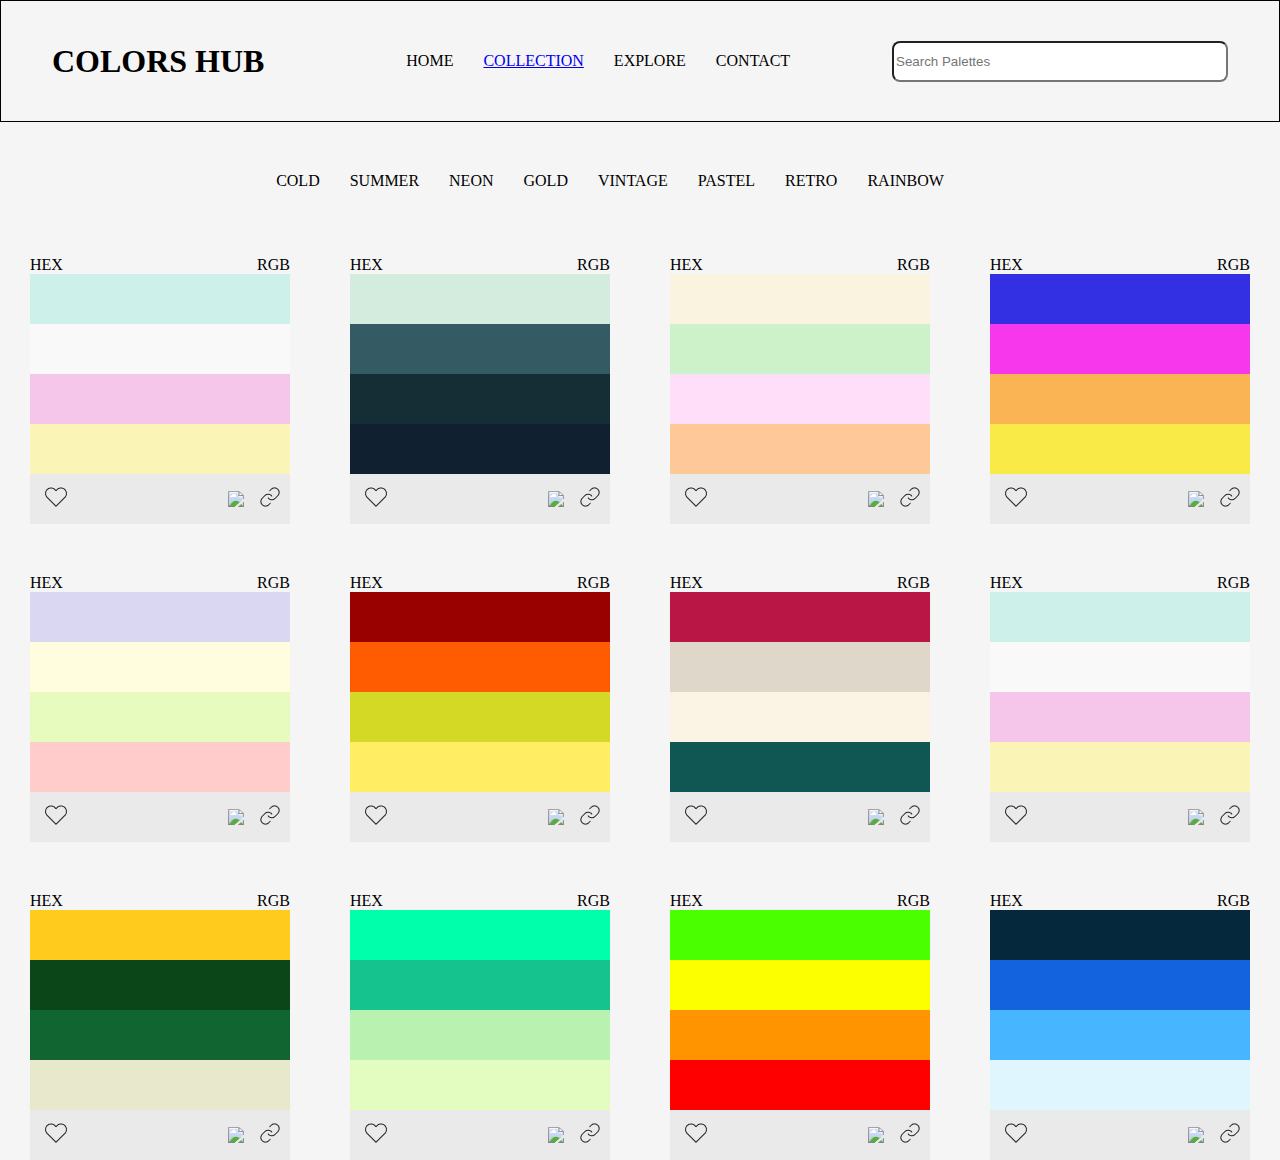
==== index.html @ 2c66162b "Initial commit" ====
<!DOCTYPE html>
<html lang="en">
<head>
    <meta charset="UTF-8">
    <meta http-equiv="X-UA-Compatible" content="IE=edge">
    <meta name="viewport" content="width=device-width, initial-scale=1.0">
    <title>Colors</title>
    <link rel="stylesheet" href="style/index.css">
</head>
<body>

    <!--Header-->

    <div class="header">
        <div>
            <h1>Colors Hub</h1>
        </div>
        <div class="home">
            <ul>
                <li>Home</li>
                <li><a href="html/page2.html">Collection</a></li>
                <li>explore</li>
                <li>contact</li>
            </ul>
        </div>
        <div>
            <input type="search" placeholder="Search Palettes">
        </div>
    </div>


    <div class="links">
        <ul>
            <li>Cold</li>
            <li>Summer</li>
            <li>Neon</li>
            <li>Gold</li>
            <li>Vintage</li>
            <li>Pastel</li>
            <li>Retro</li>
            <li>Rainbow</li>
        </ul>
    </div>

<!--Header End-->


<!--Body-->



<div class="mtavari">
  <div>
    <div class="codes">
        <span>Hex</span>
        <span>rgb</span>
    </div>



<div class="colors">
    <div style="background-color: #CDF0EA;"><div class="hover"><label>#456345</label><label>52,99,91</label></div></div>
    <div style="background-color: #F9F9F9;"><div class="hover"><label>#456345</label><label>52,99,91</label></div></div>
    <div style="background-color: #F6C6EA;"><div class="hover"><label>#456345</label><label>52,99,91</label></div></div>
    <div style="background-color: #FAF4B7;"><div class="hover"><label>#456345</label><label>52,99,91</label></div></div>

    <div class="icons">
        <div>
        <img style="margin-left:15px" src="image/Vector (7).png">
        </div>
        <div class="icons2">
            <img style="margin-right: 12px;" src="image/download.png">
            <img style="margin-right: 10px;" src="image/Link.png">
        </div>
    </div>

    </div>
 </div>

 <div>
    <div class="codes">
        <span>Hex</span>
        <span>rgb</span>
    </div>



<div class="colors">
    <div style="background-color: #D4ECDD;"><div class="hover"><label>#456345</label><label>52,99,91</label></div></div>
    <div style="background-color: #345B63;"><div class="hover"><label>#456345</label><label>52,99,91</label></div></div>
    <div style="background-color: #152D35;"><div class="hover"><label>#456345</label><label>52,99,91</label></div></div>
    <div style="background-color: #112031;"><div class="hover"><label>#456345</label><label>52,99,91</label></div></div>

    <div class="icons">
        <div>
        <img style="margin-left:15px" src="image/Vector (7).png">
        </div>
        <div class="icons2">
            <img style="margin-right: 12px;" src="image/download.png">
            <img style="margin-right: 10px;" src="image/Link.png">
        </div>
    </div>

    </div>
 </div>


 <div>
    <div class="codes">
        <span>Hex</span>
        <span>rgb</span>
    </div>



<div class="colors">
    <div style="background-color: #F9F3DF;"><div class="hover"><label>#456345</label><label>52,99,91</label></div></div>
    <div style="background-color: #CDF2CA;"><div class="hover"><label>#456345</label><label>52,99,91</label></div></div>
    <div style="background-color: #FFDEFA;"><div class="hover"><label>#456345</label><label>52,99,91</label></div></div>
    <div style="background-color: #FFC898;"><div class="hover"><label>#456345</label><label>52,99,91</label></div></div>

    <div class="icons">
        <div>
        <img style="margin-left:15px" src="image/Vector (7).png">
        </div>
        <div class="icons2">
            <img style="margin-right: 12px;" src="image/download.png">
            <img style="margin-right: 10px;" src="image/Link.png">
        </div>
    </div>

    </div>
 </div>



 <div>
    <div class="codes">
        <span>Hex</span>
        <span>rgb</span>
    </div>



<div class="colors">
    <div style="background-color: #3330E4;"><div class="hover"><label>#456345</label><label>52,99,91</label></div></div>
    <div style="background-color: #F637EC;"><div class="hover"><label>#456345</label><label>52,99,91</label></div></div>
    <div style="background-color: #FBB454;"><div class="hover"><label>#456345</label><label>52,99,91</label></div></div>
    <div style="background-color: #FAEA48;"><div class="hover"><label>#456345</label><label>52,99,91</label></div></div>
       <div class="icons">
            <div>
            <img style="margin-left:15px" src="image/Vector (7).png">
            </div>
            <div class="icons2">
                <img style="margin-right: 12px;" src="image/download.png">
                <img style="margin-right: 10px;" src="image/Link.png">
            </div>
        </div>
        
    </div>
    </div>
 </div>



</div>



<!--Body2-->

<div class="mtavari">
    <div>
      <div class="codes">
          <span>Hex</span>
          <span>rgb</span>
      </div>
  
  
  
  <div class="colors">
      <div style="background-color: #D9D7F1;"><div class="hover"><label>#456345</label><label>52,99,91</label></div></div>
      <div style="background-color: #FFFDDE;"><div class="hover"><label>#456345</label><label>52,99,91</label></div></div>
      <div style="background-color: #E7FBBE;"><div class="hover"><label>#456345</label><label>52,99,91</label></div></div>
      <div style="background-color: #FFCBCB;"><div class="hover"><label>#456345</label><label>52,99,91</label></div></div>
  
      <div class="icons">
          <div>
          <img style="margin-left:15px" src="image/Vector (7).png">
          </div>
          <div class="icons2">
              <img style="margin-right: 12px;" src="image/download.png">
              <img style="margin-right: 10px;" src="image/Link.png">
          </div>
      </div>
  
      </div>
   </div>
  
   <div>
      <div class="codes">
          <span>Hex</span>
          <span>rgb</span>
      </div>
  
  
  
  <div class="colors">
      <div style="background-color: #990000;"><div class="hover"><label>#456345</label><label>52,99,91</label></div></div>
      <div style="background-color: #FF5B00;"><div class="hover"><label>#456345</label><label>52,99,91</label></div></div>
      <div style="background-color: #D4D925;"><div class="hover"><label>#456345</label><label>52,99,91</label></div></div>
      <div style="background-color: #FFEE63;"><div class="hover"><label>#456345</label><label>52,99,91</label></div></div>
  
      <div class="icons">
          <div>
          <img style="margin-left:15px" src="image/Vector (7).png">
          </div>
          <div class="icons2">
              <img style="margin-right: 12px;" src="image/download.png">
              <img style="margin-right: 10px;" src="image/Link.png">
          </div>
      </div>
  
      </div>
   </div>
  
  
   <div>
      <div class="codes">
          <span>Hex</span>
          <span>rgb</span>
      </div>
  
  
  
  <div class="colors">
      <div style="background-color: #B91646;"><div class="hover"><label>#456345</label><label>52,99,91</label></div></div>
      <div style="background-color: #DFD8CA;"><div class="hover"><label>#456345</label><label>52,99,91</label></div></div>
      <div style="background-color: #FBF3E4;"><div class="hover"><label>#456345</label><label>52,99,91</label></div></div>
      <div style="background-color: #105652;"><div class="hover"><label>#456345</label><label>52,99,91</label></div></div>
  
      <div class="icons">
          <div>
          <img style="margin-left:15px" src="image/Vector (7).png">
          </div>
          <div class="icons2">
              <img style="margin-right: 12px;" src="image/download.png">
              <img style="margin-right: 10px;" src="image/Link.png">
          </div>
      </div>
  
      </div>
   </div>
  
  
  
   <div>
      <div class="codes">
          <span>Hex</span>
          <span>rgb</span>
      </div>
  
  
  
  <div class="colors">
      <div style="background-color: #CDF0EA;"><div class="hover"><label>#456345</label><label>52,99,91</label></div></div>
      <div style="background-color: #F9F9F9;"><div class="hover"><label>#456345</label><label>52,99,91</label></div></div>
      <div style="background-color: #F6C6EA;"><div class="hover"><label>#456345</label><label>52,99,91</label></div></div>
      <div style="background-color: #FAF4B7;"><div class="hover"><label>#456345</label><label>52,99,91</label></div></div>
         <div class="icons">
              <div>
              <img style="margin-left:15px" src="image/Vector (7).png">
              </div>
              <div class="icons2">
                  <img style="margin-right: 12px;" src="image/download.png">
                  <img style="margin-right: 10px;" src="image/Link.png">
              </div>
          </div>
          
      </div>
      </div>
   </div>
  
  
  
  </div>



  <!--Body3-->

  <div class="mtavari">
    <div>
      <div class="codes">
          <span>Hex</span>
          <span>rgb</span>
      </div>
  
  
  
  <div class="colors">
      <div style="background-color: #FFCC1D;"><div class="hover"><label>#456345</label><label>52,99,91</label></div></div>
      <div style="background-color: #0B4619;"><div class="hover"><label>#456345</label><label>52,99,91</label></div></div>
      <div style="background-color: #116530;"><div class="hover"><label>#456345</label><label>52,99,91</label></div></div>
      <div style="background-color: #E8E8CC;"><div class="hover"><label>#456345</label><label>52,99,91</label></div></div>
  
      <div class="icons">
          <div>
          <img style="margin-left:15px" src="image/Vector (7).png">
          </div>
          <div class="icons2">
              <img style="margin-right: 12px;" src="image/download.png">
              <img style="margin-right: 10px;" src="image/Link.png">
          </div>
      </div>
  
      </div>
   </div>
  
   <div>
      <div class="codes">
          <span>Hex</span>
          <span>rgb</span>
      </div>
  
  
  
  <div class="colors">
      <div style="background-color: #00FFAB;"><div class="hover"><label>#456345</label><label>52,99,91</label></div></div>
      <div style="background-color: #14C38E;"><div class="hover"><label>#456345</label><label>52,99,91</label></div></div>
      <div style="background-color: #B8F1B0;"><div class="hover"><label>#456345</label><label>52,99,91</label></div></div>
      <div style="background-color: #E3FCBF;"><div class="hover"><label>#456345</label><label>52,99,91</label></div></div>
  
      <div class="icons">
          <div>
          <img style="margin-left:15px" src="image/Vector (7).png">
          </div>
          <div class="icons2">
              <img style="margin-right: 12px;" src="image/download.png">
              <img style="margin-right: 10px;" src="image/Link.png">
          </div>
      </div>
  
      </div>
   </div>
  
  
   <div>
      <div class="codes">
          <span>Hex</span>
          <span>rgb</span>
      </div>
  
  
  
  <div class="colors">
      <div style="background-color: #49FF00;"><div class="hover"><label>#456345</label><label>52,99,91</label></div></div>
      <div style="background-color: #FBFF00;"><div class="hover"><label>#456345</label><label>52,99,91</label></div></div>
      <div style="background-color: #FF9300;"><div class="hover"><label>#456345</label><label>52,99,91</label></div></div>
      <div style="background-color: #FF0000;"><div class="hover"><label>#456345</label><label>52,99,91</label></div></div>
  
      <div class="icons">
          <div>
          <img style="margin-left:15px" src="image/Vector (7).png">
          </div>
          <div class="icons2">
              <img style="margin-right: 12px;" src="image/download.png">
              <img style="margin-right: 10px;" src="image/Link.png">
          </div>
      </div>
  
      </div>
   </div>
  
  
  
   <div>
      <div class="codes">
          <span>Hex</span>
          <span>rgb</span>
      </div>
  
  
  
  <div class="colors">
      <div style="background-color: #06283D;"><div class="hover"><label>#456345</label><label>52,99,91</label></div></div>
      <div style="background-color: #1363DF;"><div class="hover"><label>#456345</label><label>52,99,91</label></div></div>
      <div style="background-color: #47B5FF;"><div class="hover"><label>#456345</label><label>52,99,91</label></div></div>
      <div style="background-color: #DFF6FF;"><div class="hover"><label>#456345</label><label>52,99,91</label></div></div>
         <div class="icons">
              <div>
              <img style="margin-left:15px" src="image/Vector (7).png">
              </div>
              <div class="icons2">
                  <img style="margin-right: 12px;" src="image/download.png">
                  <img style="margin-right: 10px;" src="image/Link.png">
              </div>
          </div>
          
      </div>
      </div>
   </div>
  
  
  
  </div>
    
</body>
</html>
---- style/index.css ----
body{
    margin: 0;
    padding: 0;
    text-transform: uppercase;
    background-color: #F5F5F5;
}

/*Header*/

.home>ul{
    list-style: none;
    display: flex;
    text-transform: uppercase;
    gap:30px;
}


.header{
    display:flex;
    align-items: center;
    justify-content: space-around;
    border:1px solid black;
    height: 120px;
}

input{
width:336px;
height: 41px;
border-radius:8px;
}

.links>ul{
    display:flex;
    justify-items: center;
    list-style: none;
    gap:30px;
    margin-top: 50px;    
}
.links{
    display: flex;
    justify-content: center;
    margin-right: 100px;
}

/*Header End*/


/*Body*/

.colors>div{
    width: 260px;
    height: 50px;
}

.codes{
display: flex;
justify-content: space-between;
width: 260px;
}

.mtavari{
    display: flex;
    justify-content: space-around;
    margin-top:50px;
}

.icons{
    display: flex;
    justify-content: space-between;
    align-items: center;
    border:1 px solid #EAEAEA;
    background-color: #EAEAEA;
}

div>.hover{
    opacity: 0;
    transition: 0.5s;
    display:flex;
    align-items: end;
    justify-content: space-between;
    width: 260px;
    height: 50px;
    color: white;
}
div>.hover:hover{
    opacity: 1;
}
div>label{
    background-color: grey;
    border-radius: 5px;
}
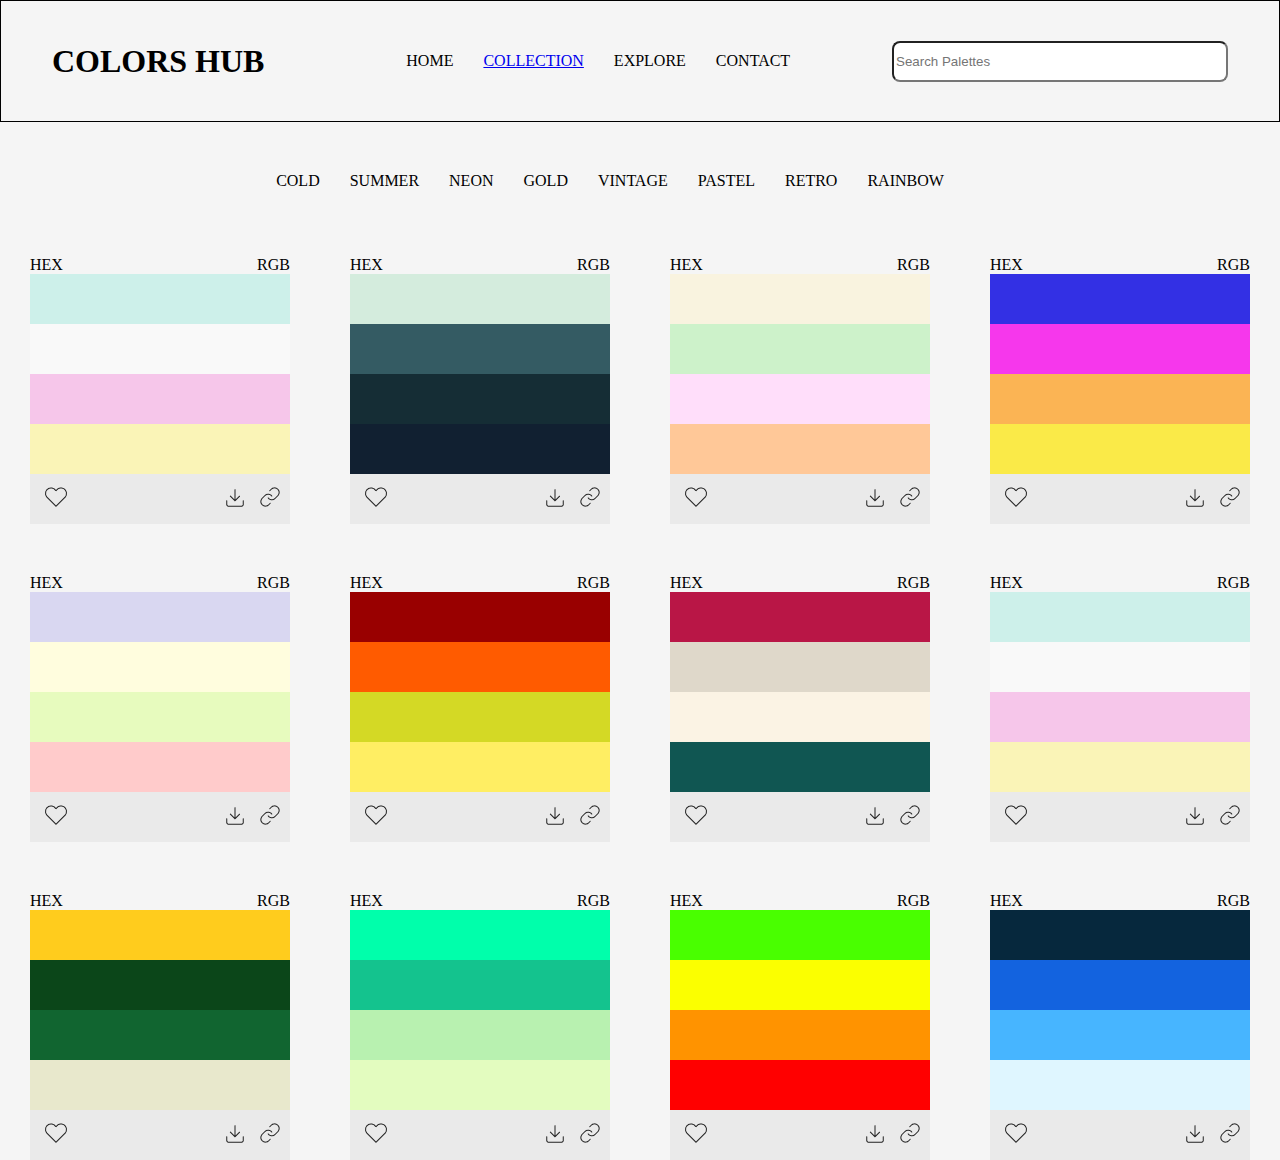
==== commit 4a960e41: "Update index.html" ====
--- a/index.html
+++ b/index.html
@@ -69,7 +69,7 @@
         <img style="margin-left:15px" src="image/Vector (7).png">
         </div>
         <div class="icons2">
-            <img style="margin-right: 12px;" src="image/download.png">
+            <img style="margin-right: 12px;" src="image/Download.png">
             <img style="margin-right: 10px;" src="image/Link.png">
         </div>
     </div>
@@ -96,7 +96,7 @@
         <img style="margin-left:15px" src="image/Vector (7).png">
         </div>
         <div class="icons2">
-            <img style="margin-right: 12px;" src="image/download.png">
+            <img style="margin-right: 12px;" src="image/Download.png">
             <img style="margin-right: 10px;" src="image/Link.png">
         </div>
     </div>
@@ -124,7 +124,7 @@
         <img style="margin-left:15px" src="image/Vector (7).png">
         </div>
         <div class="icons2">
-            <img style="margin-right: 12px;" src="image/download.png">
+            <img style="margin-right: 12px;" src="image/Download.png">
             <img style="margin-right: 10px;" src="image/Link.png">
         </div>
     </div>
@@ -152,7 +152,7 @@
             <img style="margin-left:15px" src="image/Vector (7).png">
             </div>
             <div class="icons2">
-                <img style="margin-right: 12px;" src="image/download.png">
+                <img style="margin-right: 12px;" src="image/Download.png">
                 <img style="margin-right: 10px;" src="image/Link.png">
             </div>
         </div>
@@ -189,7 +189,7 @@
           <img style="margin-left:15px" src="image/Vector (7).png">
           </div>
           <div class="icons2">
-              <img style="margin-right: 12px;" src="image/download.png">
+              <img style="margin-right: 12px;" src="image/Download.png">
               <img style="margin-right: 10px;" src="image/Link.png">
           </div>
       </div>
@@ -216,7 +216,7 @@
           <img style="margin-left:15px" src="image/Vector (7).png">
           </div>
           <div class="icons2">
-              <img style="margin-right: 12px;" src="image/download.png">
+              <img style="margin-right: 12px;" src="image/Download.png">
               <img style="margin-right: 10px;" src="image/Link.png">
           </div>
       </div>
@@ -244,7 +244,7 @@
           <img style="margin-left:15px" src="image/Vector (7).png">
           </div>
           <div class="icons2">
-              <img style="margin-right: 12px;" src="image/download.png">
+              <img style="margin-right: 12px;" src="image/Download.png">
               <img style="margin-right: 10px;" src="image/Link.png">
           </div>
       </div>
@@ -272,7 +272,7 @@
               <img style="margin-left:15px" src="image/Vector (7).png">
               </div>
               <div class="icons2">
-                  <img style="margin-right: 12px;" src="image/download.png">
+                  <img style="margin-right: 12px;" src="image/Download.png">
                   <img style="margin-right: 10px;" src="image/Link.png">
               </div>
           </div>
@@ -309,7 +309,7 @@
           <img style="margin-left:15px" src="image/Vector (7).png">
           </div>
           <div class="icons2">
-              <img style="margin-right: 12px;" src="image/download.png">
+              <img style="margin-right: 12px;" src="image/Download.png">
               <img style="margin-right: 10px;" src="image/Link.png">
           </div>
       </div>
@@ -336,7 +336,7 @@
           <img style="margin-left:15px" src="image/Vector (7).png">
           </div>
           <div class="icons2">
-              <img style="margin-right: 12px;" src="image/download.png">
+              <img style="margin-right: 12px;" src="image/Download.png">
               <img style="margin-right: 10px;" src="image/Link.png">
           </div>
       </div>
@@ -364,7 +364,7 @@
           <img style="margin-left:15px" src="image/Vector (7).png">
           </div>
           <div class="icons2">
-              <img style="margin-right: 12px;" src="image/download.png">
+              <img style="margin-right: 12px;" src="image/Download.png">
               <img style="margin-right: 10px;" src="image/Link.png">
           </div>
       </div>
@@ -392,7 +392,7 @@
               <img style="margin-left:15px" src="image/Vector (7).png">
               </div>
               <div class="icons2">
-                  <img style="margin-right: 12px;" src="image/download.png">
+                  <img style="margin-right: 12px;" src="image/Download.png">
                   <img style="margin-right: 10px;" src="image/Link.png">
               </div>
           </div>
@@ -406,4 +406,4 @@
   </div>
     
 </body>
-</html>+</html>
